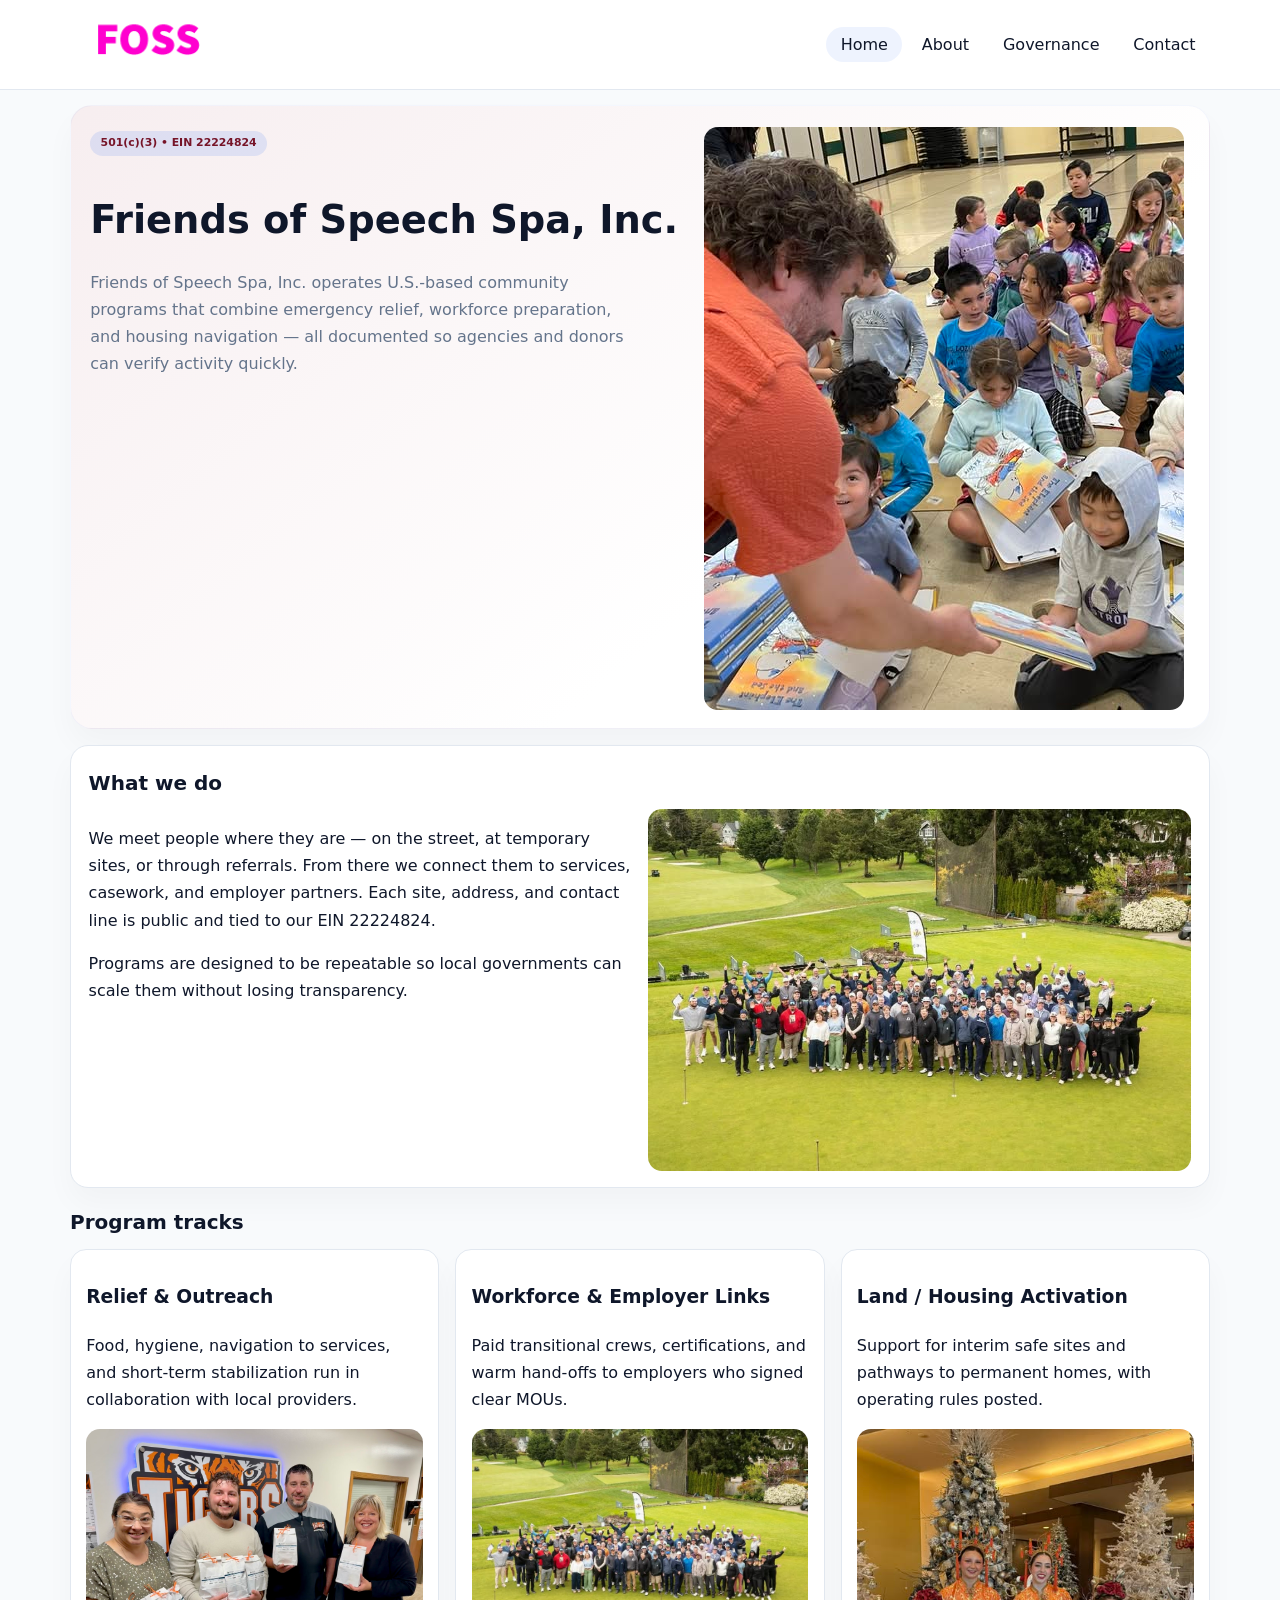
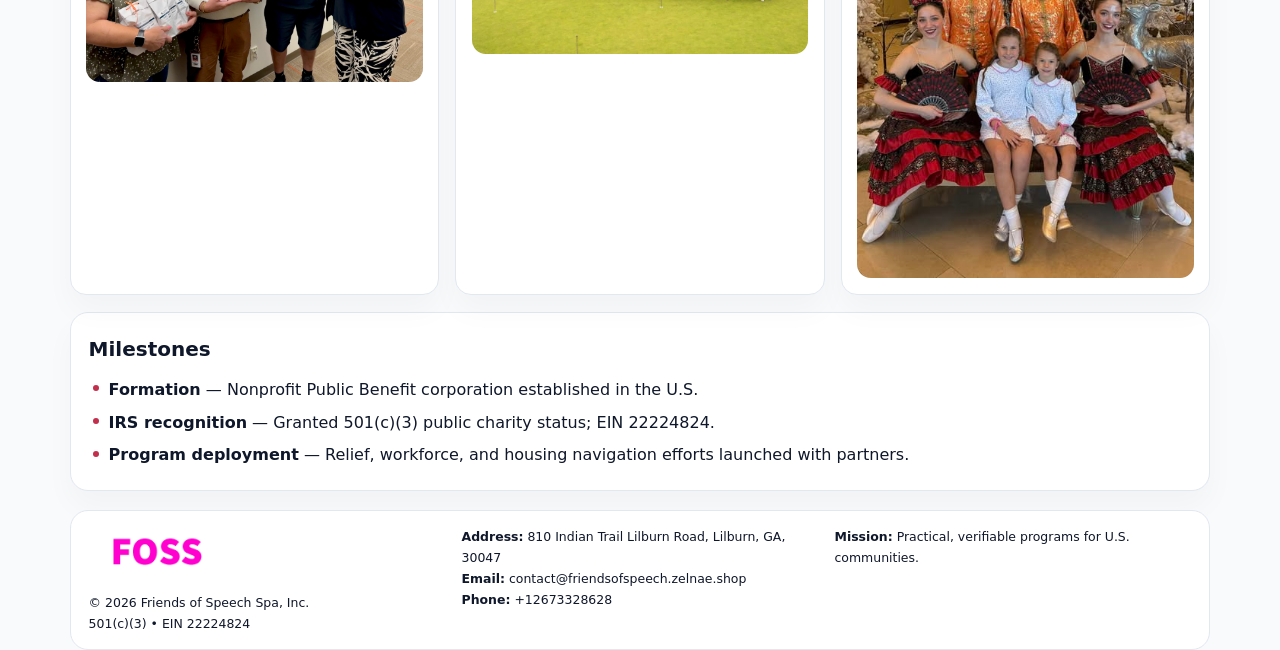
==== index.html @ 85436210 "Initial commit" ====
<!doctype html><html lang="en"><head>
<meta charset="utf-8">
<meta name="viewport" content="width=device-width,initial-scale=1">
<title>Friends of Speech Spa, Inc. – Nonprofit • 2025</title>
<link rel="stylesheet" href="assets/styles.css">
<link rel="icon" href="images/logo.png">
<meta name="data-ein" content="22224824">
<meta name="data-name" content="Friends of Speech Spa, Inc.">
<meta name="data-email" content="contact@friendsofspeech.zelnae.shop">
<meta name="data-phone" content="+12673328628">
<meta name="data-address" content="810 Indian Trail Lilburn Road, Lilburn, GA, 30047">
<meta name="data-map" content="810+Indian+Trail+Lilburn+Road,+Lilburn,+GA,+30047">
  <meta name="description" content="Dedicated to community services, education, and direct relief, Friends of Speech Spa, Inc.">
</head><body>
<div style="position:absolute;left:-9999px;top:-9999px;opacity:0" data-uniq="{{UNIQUE_BLOB}}">
  <span>Dedicated to community services, education, and direct relief, Friends of Speech Spa, Inc.</span><svg width="12" height="12" viewBox="0 0 12 12" xmlns="http://www.w3.org/2000/svg"><circle cx="6" cy="6" r="5" fill="#2563eb"/></svg><img src="images/hero.jpg" width="1" height="1" alt="" loading="lazy"/>
</div>

<header>
  <div class="topbar">
    <a href="index.html"><img src="images/logo.png" style="width:155px" alt=""></a>
    <nav>
      <a class="active" href="index.html">Home</a>
      <a href="about.html">About</a>
      <a href="governance.html">Governance</a>
      <a href="contact.html">Contact</a>
    </nav>
  </div>
</header>

<section class="c39084954c4">
  <div>
    <span class="cfc837e584c">501(c)(3) • EIN 22224824</span>
    <h1>Friends of Speech Spa, Inc.</h1>
    <p class="c80ba258aa6">Friends of Speech Spa, Inc. operates U.S.-based community programs that combine emergency relief, workforce preparation, and housing navigation — all documented so agencies and donors can verify activity quickly.</p>
  </div>
  <img src="images/hero.jpg" alt="Community program">
</section>

<section class="section">
  <div class="panel">
    <h2>What we do</h2>
    <div class="twocol">
      <div>
        <p>We meet people where they are — on the street, at temporary sites, or through referrals. From there we connect them to services, casework, and employer partners. Each site, address, and contact line is public and tied to our EIN 22224824.</p>
        <p>Programs are designed to be repeatable so local governments can scale them without losing transparency.</p>
      </div>
      <div>
        <img src="images/community.jpg" alt="Community work">
      </div>
    </div>
  </div>
</section>

<section class="section">
  <h2>Program tracks</h2>
  <div class="cards">
    <article class="c44c173a38e">
      <h3>Relief & Outreach</h3>
      <p>Food, hygiene, navigation to services, and short-term stabilization run in collaboration with local providers.</p>
      <img src="images/relief.jpg" alt="" style="margin-top:.6rem">
    </article>
    <article class="c44c173a38e">
      <h3>Workforce & Employer Links</h3>
      <p>Paid transitional crews, certifications, and warm hand-offs to employers who signed clear MOUs.</p>
      <img src="images/jobs.jpg" alt="" style="margin-top:.6rem">
    </article>
    <article class="c44c173a38e">
      <h3>Land / Housing Activation</h3>
      <p>Support for interim safe sites and pathways to permanent homes, with operating rules posted.</p>
      <img src="images/land.jpg" alt="" style="margin-top:.6rem">
    </article>
  </div>
</section>

<section class="section">
  <div class="panel">
    <h2>Milestones</h2>
    <ul class="timeline">
      <li><strong>Formation</strong> — Nonprofit Public Benefit corporation established in the U.S.</li>
      <li><strong>IRS recognition</strong> — Granted 501(c)(3) public charity status; EIN 22224824.</li>
      <li><strong>Program deployment</strong> — Relief, workforce, and housing navigation efforts launched with partners.</li>
    </ul>
  </div>
</section>

<footer>
  <div class="footer-grid">
    <div>
      <img src="images/logo.png" style="width:135px;margin-bottom:.35rem" alt="">
      <div class="small">© <span id="year"></span> Friends of Speech Spa, Inc.</div>
      <div class="small">501(c)(3) • EIN 22224824</div>
    </div>
    <div>
      <div class="small"><strong>Address:</strong> 810 Indian Trail Lilburn Road, Lilburn, GA, 30047</div>
      <div class="small"><strong>Email:</strong> <a href="mailto:contact@friendsofspeech.zelnae.shop">contact@friendsofspeech.zelnae.shop</a></div>
      <div class="small"><strong>Phone:</strong> <a href="tel:+12673328628">+12673328628</a></div>
    </div>
    <div>
      <div class="small"><strong>Mission:</strong> Practical, verifiable programs for U.S. communities.</div>
    </div>
  </div>
</footer>

<script>
(function(){
  function m(n){const e=document.querySelector('meta[name="'+n+'"]');return e?e.content:'';}
  function h(s){let x=2166136261>>>0;for(let i=0;i<s.length;i++){x^=s.charCodeAt(i);x=(x*16777619)>>>0;}return x>>>0;}
  const key = h((m('data-ein')||m('data-name')||'0').replace(/\s+/g,''));
  const H = key % 360, S = 55 + (key % 18), L = 47;
  const r = document.documentElement;
  r.style.setProperty('--brand',`hsl(${H} ${S}% ${L}%)`);
  r.style.setProperty('--brand-ink',`hsl(${H} ${Math.min(95,S+10)}% ${Math.max(20,L-20)}%)`);
  r.style.setProperty('--soft',`hsl(${H} ${Math.max(35,S-25)}% 95%)`);
  const y=document.getElementById('year');if(y)y.textContent=new Date().getFullYear();
})();
</script>
</body></html>
---- assets/styles.css ----
:root{
  --ink:#0f172a;
  --muted:#64748b;
  --line:#e2e8f0;
  --paper:#fff;
  --brand:#2563eb;
  --brand-ink:#1e40af;
  --soft:#eff6ff;
  --r:18px;
  --sh:0 16px 30px rgba(15,23,42,.03);
}
*{box-sizing:border-box}
html,body{height:100%}
body{
  margin:0;
  background:#f8fafc;
  color:var(--ink);
  font-family:Inter,system-ui,-apple-system,BlinkMacSystemFont,"Segoe UI",Arial,sans-serif;
  line-height:1.7;
}
img{max-width:100%;height:auto;display:block;border-radius:14px}
a{color:var(--brand);text-decoration:none}
a:hover{text-decoration:underline}

/* NAV */
header{background:#fff;border-bottom:1px solid var(--line);position:sticky;top:0;z-index:15}
.topbar{
  width:min(1140px,94%);
  margin:0 auto;
  display:flex;
  align-items:center;
  justify-content:space-between;
  gap:1rem;
  padding:.6rem 0;
}
.topbar nav a{
  padding:.5rem .9rem;
  border-radius:999px;
  color:var(--ink);
  font-weight:500;
}
.topbar nav a.active,
.topbar nav a:hover{
  background:rgba(37,99,235,.08);
  text-decoration:none;
}

/* HERO */
.c39084954c4{
  width:min(1140px,94%);
  margin:.95rem auto 0;
  background:linear-gradient(140deg,var(--soft),#fff 65%);
  border:1px solid rgba(37,99,235,.05);
  border-radius:22px;
  display:grid;
  grid-template-columns:1.1fr .9fr;
  gap:1.2rem;
  padding:1.3rem 1.2rem 1.1rem;
  box-shadow:var(--sh);
}
.c39084954c4 h1{font-size:clamp(1.8rem,3vw,2.55rem);margin-bottom:.4rem}
.c39084954c4 .c80ba258aa6{color:var(--muted);max-width:550px}
.cfc837e584c{
  display:inline-block;
  background:rgba(37,99,235,.12);
  color:var(--brand-ink);
  padding:.2rem .65rem;
  border-radius:999px;
  font-weight:600;
  font-size:.68rem;
}

/* SECTION */
.section{
  width:min(1140px,94%);
  margin:1.05rem auto 0;
}
.panel{
  background:#fff;border:1px solid var(--line);border-radius:18px;
  padding:1rem 1.1rem;box-shadow:var(--sh);
}
h2{font-size:1.25rem;margin:.2rem 0 .6rem}

/* grids */
.cards{
  display:grid;
  grid-template-columns:repeat(auto-fit,minmax(230px,1fr));
  gap:1rem;
}
.c44c173a38e{
  background:#fff;border:1px solid var(--line);border-radius:16px;
  padding:.8rem .95rem 1rem;box-shadow:var(--sh);
}
.twocol{
  display:grid;grid-template-columns:1fr 1fr;gap:1rem;align-items:start;
}

/* timeline */
.timeline{list-style:none;margin:.5rem 0 0;padding:0}
.timeline li{position:relative;padding-left:1.25rem;margin:.35rem 0}
.timeline li::before{
  content:"";position:absolute;left:.25rem;top:.58rem;width:.4rem;height:.4rem;border-radius:999px;background:var(--brand)
}

/* contact form */
button,input,textarea{font:inherit}
.contact-form{display:grid;gap:12px;max-width:760px}
.contact-form .row-2{display:grid;grid-template-columns:1fr 1fr;gap:12px}
.contact-form input,
.contact-form textarea{
  width:100%;padding:.85rem 1rem;border:1px solid var(--line);
  border-radius:14px;background:#fff;
}
.contact-form textarea{resize:vertical}
.contact-form button{
  width:auto;justify-self:start;padding:.8rem 1.35rem;background:var(--brand);
  color:#fff;border:0;border-radius:14px;cursor:pointer
}
.contact-form button:hover{background:var(--brand-ink)}

/* footer */
footer{
  width:min(1140px,94%);
  margin:1.2rem auto 1.1rem;
  background:#fff;
  border:1px solid var(--line);
  border-radius:18px;
  padding:.9rem 1.1rem;
}
.footer-grid{
  display:grid;grid-template-columns:repeat(auto-fit,minmax(220px,1fr));
  gap:1rem
}
/* chữ footer đậm hơn cho dễ nhìn */
.small{
  color:#0f172a;   /* đậm hơn */
  font-size:.78rem;
}
.small a{color:#0f172a;text-decoration:none}
.small a:hover{text-decoration:underline}

/* responsive */
@media(max-width:940px){
  .c39084954c4{grid-template-columns:1fr}
  .twocol{grid-template-columns:1fr}
}
@media(max-width:640px){
  .topbar{flex-wrap:wrap;justify-content:center}
  .contact-form .row-2{grid-template-columns:1fr}
}
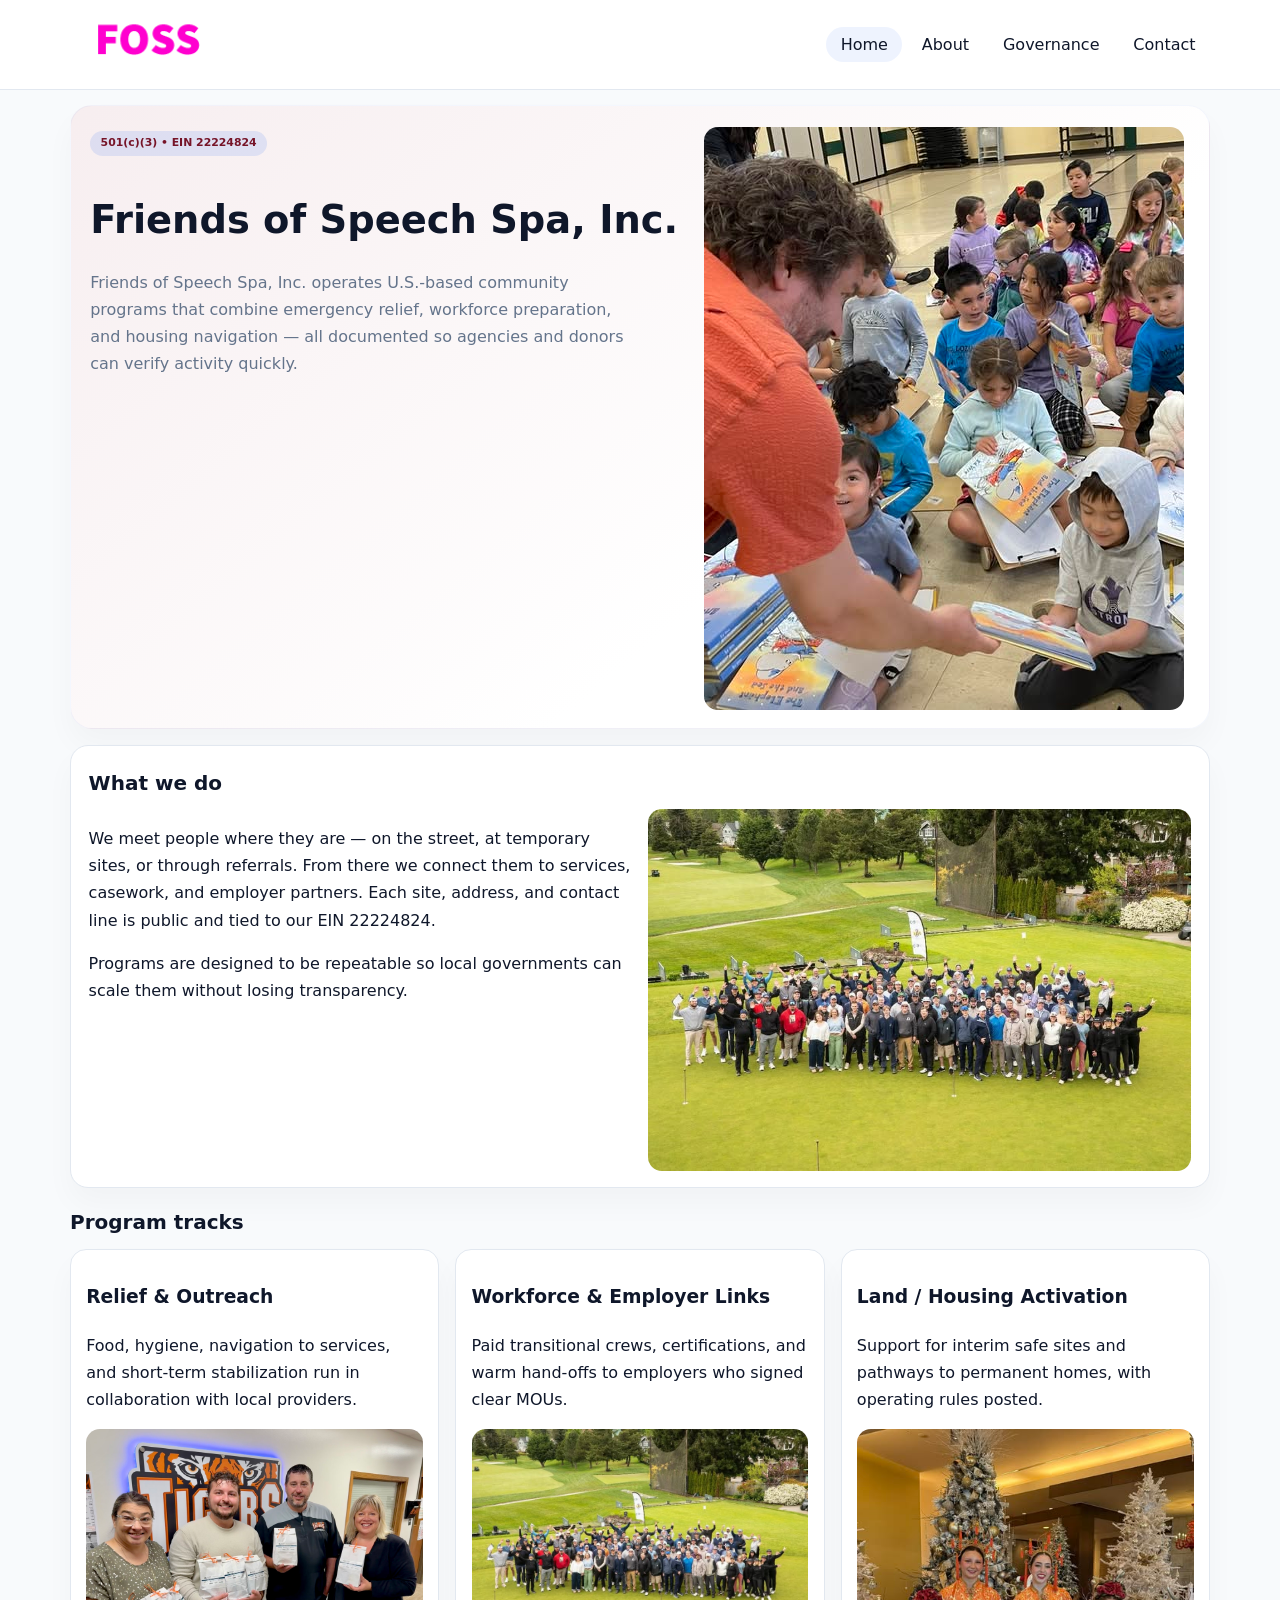
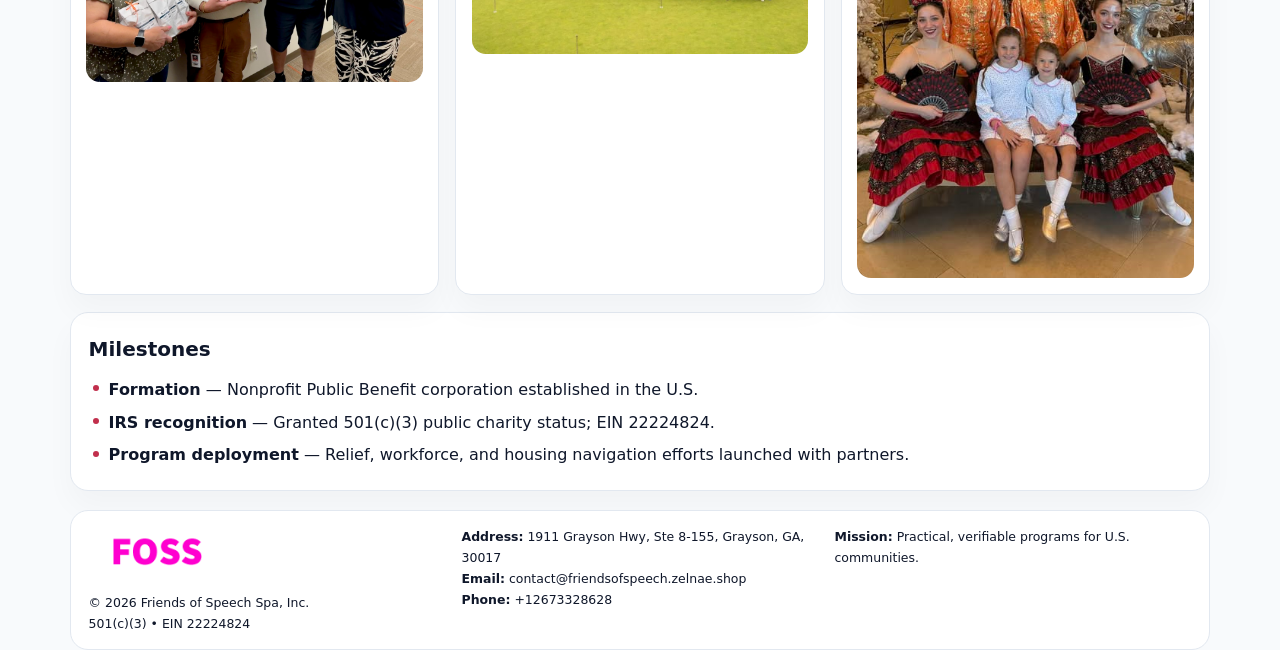
==== commit c0fe1268: "Safe replace address only" ====
--- a/index.html
+++ b/index.html
@@ -8,7 +8,7 @@
 <meta name="data-name" content="Friends of Speech Spa, Inc.">
 <meta name="data-email" content="contact@friendsofspeech.zelnae.shop">
 <meta name="data-phone" content="+12673328628">
-<meta name="data-address" content="810 Indian Trail Lilburn Road, Lilburn, GA, 30047">
+<meta name="data-address1911 Grayson Hwy, Ste 8-155, Grayson, GA, 30017">
 <meta name="data-map" content="810+Indian+Trail+Lilburn+Road,+Lilburn,+GA,+30047">
   <meta name="description" content="Dedicated to community services, education, and direct relief, Friends of Speech Spa, Inc.">
 </head><body>
@@ -92,7 +92,7 @@
       <div class="small">501(c)(3) • EIN 22224824</div>
     </div>
     <div>
-      <div class="small"><strong>Address:</strong> 810 Indian Trail Lilburn Road, Lilburn, GA, 30047</div>
+      <div class="small"><strong>Address:</strong> 1911 Grayson Hwy, Ste 8-155, Grayson, GA, 30017</div>
       <div class="small"><strong>Email:</strong> <a href="mailto:contact@friendsofspeech.zelnae.shop">contact@friendsofspeech.zelnae.shop</a></div>
       <div class="small"><strong>Phone:</strong> <a href="tel:+12673328628">+12673328628</a></div>
     </div>
